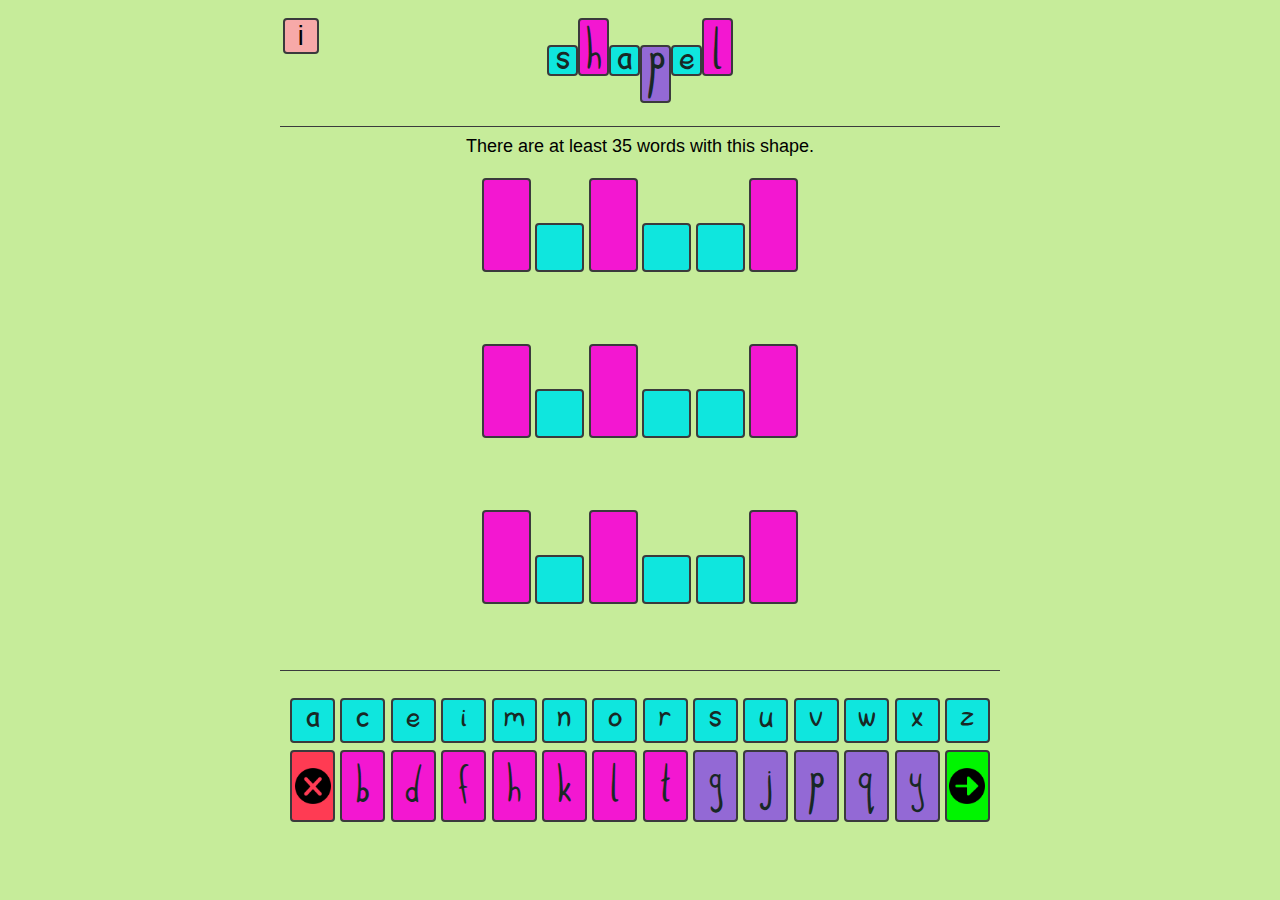
==== index.html @ eebecb9c "Shapel Prototype" ====
<!DOCTYPE html>
<html lang="en">
<head>
    <meta charset="UTF-8">
    <meta name="viewport" content="width=device-width, initial-scale=1.0">
    <title>shapel</title>

    <script type="module" src="js/main.js"></script>

    <link rel="stylesheet" href="css/styles.css"/>
    <link rel="stylesheet" href="https://cdnjs.cloudflare.com/ajax/libs/animate.css/4.1.1/animate.min.css"/>
</head>
<body>
    <div id="container">
        <div id="game">
            <header>
                <div class="info-container"><button id="info-button">i</button></div>
                <div class="title-container">
                    <div class="logo-small">s</div>
                    <div class="logo-high">h</div>
                    <div class="logo-small">a</div>
                    <div class="logo-low">p</div>
                    <div class="logo-small">e</div>
                    <div class="logo-high">l</div>
                </div>
            </header>
            
            <!-- Hidden rules box -->
            <div id="info-box" class="info-box">
                <div class="info-box-content">
                    <span class="close">&times;</span>
                    <h3>How to play shapel</h3>
                    <p>Guess a hidden word from its shape!</p>
                    <ul>
                        <li>The answer will be a <u>common Australian-English</u> word that is <u>not</u> a proper noun, acronym, or plural.</li>
                        <li>Only letters with the correct shape can go in a slot, e.g. <b style="background-color: rgb(243, 23, 209);">_b_</b> in a tall slot, <b style="background-color: rgb(147, 105, 213);">_y_</b> in 
                            a low slot and <b style="background-color: rgb(15, 230, 222);">_a_</b> in a small slot.</li>
                        <li>A guess doesn't need to be a real word.</li>
                        <li>Letters will change to <b style="background-color: rgb(255, 209, 102); border: 2px;">yellow</b> if they are <u>in the word</u> - sorry, no right-place clues here!</li>
                        <li>If you get the <b style="background-color: rgb(90, 255, 21);">correct word</b>, your score will go up: 4pts for 1 guess, 3pts for 2 guesses, 2pts for 3 guesses.</li>
                        <li>If you don't get the word, but you guessed something with all the right letters, you get 1 pity point.</li>
                        <li>The 'number of words with this shape' clue is an estimation based on our custom word-list, you might know more words than the number says!</li>
                        <li>There is a <b>new word</b> every day at midnight.</li>
                        <!-- <u>2pm Australian time</u> (GMT+11). -->
                    </ul>
                </div>
            </div>

            <div id="word-stats">There are x words with this shape.</div>

            <div id="board-container">
                <div id="board"></div>
            </div>
            
            <div id="replaceable-section">
                <div id="phone-kb" class="keyboard-container">
                    <div class="keyboard-row">
                        <button data-key="a">a</button>
                        <button data-key="c">c</button>
                        <button data-key="e">e</button>
                        <button data-key="i">i</button>
                        <button data-key="m">m</button>
                        <button data-key="n">n</button>
                        <button data-key="o">o</button>
                    </div>
                    <div class="keyboard-row">
                        <button data-key="r">r</button>
                        <button data-key="s">s</button>
                        <button data-key="u">u</button>
                        <button data-key="v">v</button>
                        <button data-key="w">w</button>
                        <button data-key="x">x</button>
                        <button data-key="z">z</button>
                    </div>
                    <div class="keyboard-row">
                        <button data-key="b">b</button>
                        <button data-key="d">d</button>
                        <button data-key="f">f</button>
                        <button data-key="h">h</button>
                        <button data-key="k">k</button>
                        <button data-key="l">l</button>
                        <button data-key="t">t</button>
                    </div>
                    <div class="keyboard-row">
                        <button data-key="del" class="delete-button"></button>
                        <button data-key="g">g</button>
                        <button data-key="j">j</button>
                        <button data-key="p">p</button>
                        <button data-key="q">q</button>
                        <button data-key="y">y</button>
                        <button data-key="enter" class="submit-button"></button>
                    </div>
                </div>
                <div id="desktop-kb" class="keyboard-container">
                    <div class="keyboard-row">
                        <button data-key="a">a</button>
                        <button data-key="c">c</button>
                        <button data-key="e">e</button>
                        <button data-key="i">i</button>
                        <button data-key="m">m</button>
                        <button data-key="n">n</button>
                        <button data-key="o">o</button>
                        <button data-key="r">r</button>
                        <button data-key="s">s</button>
                        <button data-key="u">u</button>
                        <button data-key="v">v</button>
                        <button data-key="w">w</button>
                        <button data-key="x">x</button>
                        <button data-key="z">z</button>
                    </div>
                    <div class="keyboard-row">
                        <button data-key="del" class="delete-button"></button>
                        <button data-key="b">b</button>
                        <button data-key="d">d</button>
                        <button data-key="f">f</button>
                        <button data-key="h">h</button>
                        <button data-key="k">k</button>
                        <button data-key="l">l</button>
                        <button data-key="t">t</button>
                        <button data-key="g">g</button>
                        <button data-key="j">j</button>
                        <button data-key="p">p</button>
                        <button data-key="q">q</button>
                        <button data-key="y">y</button>
                        <button data-key="enter" class="submit-button"></button>
                    </div>
                </div>
            </div>
        </div>
    </div>
</body>
</html>
---- css/styles.css ----
* {
    margin: 0;
    padding: 0;
    justify-content: center;
    text-align: center;
}

@font-face {
    font-family: shapel;
    src: url(Shapel1Longer-Regular.ttf);
}

html, body {
    height: 100%;
    font-family: "Lucida Sans", "Lucida Sans Regular", 'Lucida Grande', 
    'Lucida Sans Unicode', Geneva, Verdana, sans-serif;
    background-color: rgb(198, 236, 154);
}

#container {
    display: flex;
    height: 100vh;
}

#game {
    width: 100%;
    max-width: 45vh;
    height: 100%;
    flex-direction: column;
}

/* If the width is greater than the height (i.e. landscape). */
@media (min-width:100vh) {
    #game {max-width: 80vh}
}

header {
    margin-top: 2vh;
    height: 12vh;
    border-bottom: 1px solid rgb(58, 58, 60);
}

.title-container {
    display: flex;
    justify-content: center;
    width: 100%;
}

#board-container {
    display: flex;
    height: 44vh;
    justify-content: center;
    align-items: center;
    overflow: hidden;
    padding-top: 0vh;
    padding-bottom: 1vh;
}

#board, #results-grid {
    display: grid;
    grid-template-columns: repeat(6, 1fr);
    grid-row-gap: 2vh;
    grid-column-gap: 0.5vh;
    box-sizing: border-box;
}

/* If the width is greater than the height (i.e. landscape). */
@media (min-width:100vh) {
    #board-container {height: 55vh}
    #board {grid-row-gap: 3vh;}
}

#results {
    display: flex;
    height: 17vh;
    justify-content: top;
    align-items: top;
    overflow: hidden;
    border-top: 1px solid rgb(58, 58, 60);
    padding-top: 1vh;
}

#stats {
    display: grid;
    grid-template-columns: repeat(2, 1fr);
    height: 10vh;
    justify-content: top;
    align-items: top;
    overflow: hidden;
    width: 100%;
}

#controls {
    display: grid;
    grid-template-columns: repeat(2, 1fr);
    height: 5vh;
    text-align: center;
    align-items: top;
    overflow: hidden;
    width: 100%;
    padding-bottom: 3vh;
}

.stats div, .stats button {
    padding: 0vh;
}

.small, .high, .low, .logo-small, .logo-low, .logo-high {
    width: 4vh;
    height: 4vh;
    font-size: 7vh;
    color: rgb(24, 40, 37);
    border: 2px solid rgb(58, 58, 60);
    border-radius: 4px;
    text-transform: lowercase;
    font-family: shapel;
    line-height: 4.5vh;

    display: flex;
    justify-content: center;
    align-content: center;
}

.small, .logo-small {
    background-color: rgb(15, 230, 222);
    margin-top: 4vh;
    margin-bottom: 4vh;
}

.high, .logo-high {
    background-color: rgb(243, 23, 209);
    padding-top: 4vh;
    margin-bottom: 4vh;
}

.low, .logo-low {
    background-color: rgb(147, 105, 213);
    margin-top: 4vh;
    padding-bottom: 4vh;
}

/* If the width is greater than the height (i.e. landscape). */
@media (min-width:100vh) {
    .small, .high, .low {
        font-size: 8vh;
        line-height: 5.5vh;
        width: 5vh;
        height: 5vh;
    }

    .small {
        margin-top: 5vh;
        margin-bottom: 5vh;
    }
    .high {
        padding-top: 5vh;
        margin-bottom: 5vh;
    }
    .low {
        margin-top: 5vh;
        padding-bottom: 5vh;
    }
}

.logo-small, .logo-low, .logo-high {
    line-height: 3.5vh;
    width: 3vh;
    height: 3vh;
    font-size: 5vh;
}

.logo-small {
    margin-top: 3vh;
    margin-bottom: 3vh;
}

.logo-high {
    padding-top: 3vh;
    margin-bottom: 3vh;
}

.logo-low {
    margin-top: 3vh;
    padding-bottom: 3vh;
}

#phone-kb, #desktop-kb {
    border-top: 1px solid rgb(58, 58, 60);
    padding-top: 3vh;
    height: 20vh;
    position: relative;
}

#desktop-kb {
    display:none;
}
/* If the width is greater than the height (i.e. landscape). */
@media (min-width:100vh) {
    #desktop-kb {display:block}
    #phone-kb {display:none}
}

.keyboard-row {
    display: flex;
    justify-content: center;
    width: 100%;
    margin: 0 auto 0.8vh;
    touch-action: manipulation;
}

.keyboard-row button {
    font-family: shapel;
    font-size: 4.5vh;
    font-weight: 200;
    border: 2px solid rgb(58, 58, 60);
    cursor: pointer;
    text-transform: lowercase;
    margin-left: 0.3vh;
    margin-right: 0.3vh;
    border-radius: 4px;
    user-select: none;
}

.small-button {
    background-color: rgb(15, 230, 222);
    color: rgb(24, 40, 37);
    height: 5vh;
    width: 5vh;
    line-height: 0;
}

.high-button {
    background-color: rgb(243, 23, 209);
    color: rgb(24, 40, 37);
    height: 8vh;
    width: 5vh;
    padding-top: 1vh;
}

.low-button {
    background-color: rgb(147, 105, 213);
    color: rgb(24, 40, 37);
    height: 8vh;
    width: 5vh;
    padding-bottom: 1vh;
    line-height: 4vh;
}

.keyboard-row button.delete-button, .keyboard-row button.submit-button {
    margin-top: 0;
    height: 8vh;
    width: 5vh;
    background-size: 4vh;
    background-repeat: no-repeat;
    background-position: center center;
}

.keyboard-row button.delete-button {
    background-image: url(images/NewDelete.png);
    background-color: rgb(255, 59, 83);
}

.keyboard-row button.submit-button {
    background-image: url(images/NewSubmit.png);
    background-color: rgb(0, 245, 0);
}

button.post-game {
    background-color: rgb(247, 169, 168);
    display: block;
    border: 2px solid rgb(58, 58, 60);
    cursor: pointer;
    margin-left: 3vh;
    margin-right: 3vh;
    border-radius: 4px;
    user-select: none;
}

.game-stats {
    font-size: 2.5vh;
}

.info-container {
    position: absolute;
    float: right;
}

#info-button {
    background-color: rgb(247, 169, 168);
    /* font-family: shapel; */
    height: 4vh;
    width: 4vh;
    font-size: 3vh;
    font-weight: 200;
    font-style: bold;
    border: 2px solid rgb(58, 58, 60);
    cursor: pointer;
    text-transform: lowercase;
    padding-left: 0.3vh;
    padding-right: 0.3vh;
    margin-left: 0.3vh;
    margin-right: 0.3vh;
    margin-top: 0vh;
    border-radius: 4px;
    user-select: none;
    float: right;
}

.info-box {
    display: none; /* Hidden by default */
    position: fixed; /* Stay in place */
    z-index: 1; /* Sit on top */
    padding-top: 10vh; /* Location of the box */
    left: 0;
    top: 0;
    width: 100%; /* Full width */
    height: 100%; /* Full height */
    overflow: auto; /* Enable scroll if needed */
    background-color: rgb(0,0,0); /* Fallback color */
    background-color: rgba(0,0,0,0.4); /* Black w/ opacity */
}

.info-box-content {
    text-align: center;
    background-color: rgb(243, 218, 216);
    border-radius: 4px;
    max-width: min(80vh, 80vw);
    margin: auto; /* 5vh; */
    padding: 3vh;
    border: 1px solid #888;
    /* width: 80%; */
}

.info-box-content ul, .info-box-content li {
    list-style-position: outside;
    text-align: left;
    margin-top: min(2vh, 4vw);
    margin-bottom: min(1vh, 2vw);
    margin-left: min(1vh, 2vw);
}

.info-box-content h3, .info-box-content p {
    margin-bottom: min(2vh, 4vw);
}

.info-box-content li {
    font-size: min(2vh, 4vw);
}

.info-box-content h3 {
    font-size: min(3vh, 6vw);
}

.info-box-content p {
    font-size: min(2.5vh, 5vw);
}


/* The Close Button */
.close {
    color: #aaaaaa;
    float: right;
    font-size: 28px;
    font-weight: bold;
}

.close:hover,
.close:focus {
    color: #000;
    text-decoration: none;
    cursor: pointer;
}


#WrongPlace {
    background-color: rgb(255, 209, 102);
}

#RightPlace {
    background-color: rgb(255, 209, 102);
}

#NotInWord {
    background-color: rgb(205, 245, 165);
    color: rgb(190, 230, 150);
    border: rgb(190, 230, 150);
}

#word-stats {
    padding-top: 1vh;
    padding-bottom: 1vh;
    font-size: 2vh;
}

.spacer-half {
    flex-grow: 0;
    border: 0.2vh solid rgb(58, 58, 60);
    background-color: rgb(58, 58, 60);
    margin-right: 0.6vh;
}

/*
Colour ideas:
- lavender: 237, 227, 233
- vanilla: 238, 227, 171
- rose: 243, 218, 216
- coral: 224, 141, 121
- tangerine: 255, 147, 79
- orange: 24, 40, 37
- bright green: 90, 255, 21
- green: 43, 192, 22
- avocado: 68, 118, 4
- chamoisee (brown): 155, 126, 70
- onyx: 50, 55, 59
- navy: 27, 40, 69
- gunmetal: 24, 40, 37
*/
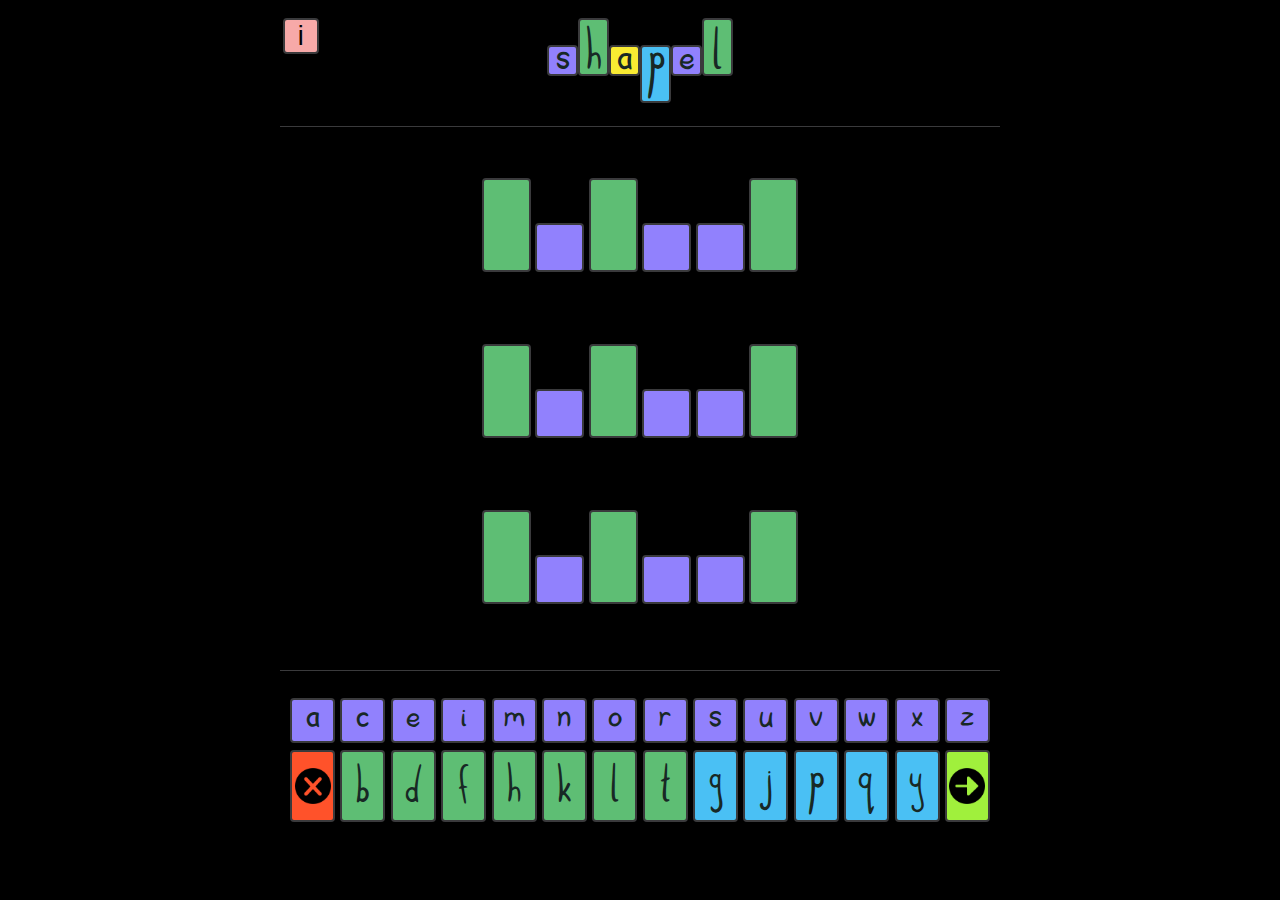
==== commit 0da9558a: "New colours, old font" ====
--- a/index.html
+++ b/index.html
@@ -18,7 +18,7 @@
                 <div class="title-container">
                     <div class="logo-small">s</div>
                     <div class="logo-high">h</div>
-                    <div class="logo-small">a</div>
+                    <div class="logo-small wrongPlaceCol">a</div>
                     <div class="logo-low">p</div>
                     <div class="logo-small">e</div>
                     <div class="logo-high">l</div>
@@ -33,11 +33,11 @@
                     <p>Guess a hidden word from its shape!</p>
                     <ul>
                         <li>The answer will be a <u>common Australian-English</u> word that is <u>not</u> a proper noun, acronym, or plural.</li>
-                        <li>Only letters with the correct shape can go in a slot, e.g. <b style="background-color: rgb(243, 23, 209);">_b_</b> in a tall slot, <b style="background-color: rgb(147, 105, 213);">_y_</b> in 
-                            a low slot and <b style="background-color: rgb(15, 230, 222);">_a_</b> in a small slot.</li>
+                        <li>Only letters with the correct shape can go in a slot, e.g. <b class="highCol">_b_</b> in a tall slot, <b class="lowCol">_y_</b> in 
+                            a low slot and <b class="smallCol">_a_</b> in a small slot.</li>
                         <li>A guess doesn't need to be a real word.</li>
-                        <li>Letters will change to <b style="background-color: rgb(255, 209, 102); border: 2px;">yellow</b> if they are <u>in the word</u> - sorry, no right-place clues here!</li>
-                        <li>If you get the <b style="background-color: rgb(90, 255, 21);">correct word</b>, your score will go up: 4pts for 1 guess, 3pts for 2 guesses, 2pts for 3 guesses.</li>
+                        <li>Letters will change to <b class="wrongPlaceCol">yellow</b> if they are <u>in the word</u> - sorry, no right-place clues here!</li>
+                        <li>If you get the <b class="answerCol">correct word</b>, your score will go up: 4pts for 1 guess, 3pts for 2 guesses, 2pts for 3 guesses.</li>
                         <li>If you don't get the word, but you guessed something with all the right letters, you get 1 pity point.</li>
                         <li>The 'number of words with this shape' clue is an estimation based on our custom word-list, you might know more words than the number says!</li>
                         <li>There is a <b>new word</b> every day at midnight.</li>
--- a/css/styles.css
+++ b/css/styles.css
@@ -5,8 +5,28 @@
     text-align: center;
 }
 
+:root {
+    --smallCol: #9181FD;
+    --highCol:  #5EBE74;
+    --lowCol: #4AC0F4;
+    --correctCol: #F9EB32;
+    --answerCol: #F9EB32;
+    --deleteCol: #FF522A;
+    --submitCol: #A0F03C;
+    --infoCol: #f7a9a8;
+    --infoBoxCol: #f3dad8;
+    --infoBoxCloseCol: #a3a3a3;
+    --infoBoxCloseHoverCol: #000000;
+    --backgroundCol: #000000;
+    --outlineCol: #3a3a3c;
+    --textCol: #182825;
+    --scoreTextCol: #e4f0ee;
+    --fontSizeMult: 1;
+}
+
 @font-face {
     font-family: shapel;
+    /*src: url(Avenir_Next.ttf);*/
     src: url(Shapel1Longer-Regular.ttf);
 }
 
@@ -14,7 +34,7 @@
     height: 100%;
     font-family: "Lucida Sans", "Lucida Sans Regular", 'Lucida Grande', 
     'Lucida Sans Unicode', Geneva, Verdana, sans-serif;
-    background-color: rgb(198, 236, 154);
+    background-color: var(--backgroundCol);
 }
 
 #container {
@@ -37,7 +57,7 @@
 header {
     margin-top: 2vh;
     height: 12vh;
-    border-bottom: 1px solid rgb(58, 58, 60);
+    border-bottom: 1px solid var(--outlineCol);
 }
 
 .title-container {
@@ -76,7 +96,7 @@
     justify-content: top;
     align-items: top;
     overflow: hidden;
-    border-top: 1px solid rgb(58, 58, 60);
+    border-top: 1px solid var(--outlineCol);
     padding-top: 1vh;
 }
 
@@ -108,13 +128,13 @@
 .small, .high, .low, .logo-small, .logo-low, .logo-high {
     width: 4vh;
     height: 4vh;
-    font-size: 7vh;
-    color: rgb(24, 40, 37);
-    border: 2px solid rgb(58, 58, 60);
+    font-size: calc(7vh * var(--fontSizeMult));
+    color: var(--textCol);
+    border: 2px solid var(--outlineCol);
     border-radius: 4px;
     text-transform: lowercase;
     font-family: shapel;
-    line-height: 4.5vh;
+    line-height: calc(4.5vh * var(--fontSizeMult));
 
     display: flex;
     justify-content: center;
@@ -122,19 +142,19 @@
 }
 
 .small, .logo-small {
-    background-color: rgb(15, 230, 222);
+    background-color: var(--smallCol);
     margin-top: 4vh;
     margin-bottom: 4vh;
 }
 
 .high, .logo-high {
-    background-color: rgb(243, 23, 209);
+    background-color: var(--highCol);
     padding-top: 4vh;
     margin-bottom: 4vh;
 }
 
 .low, .logo-low {
-    background-color: rgb(147, 105, 213);
+    background-color: var(--lowCol);
     margin-top: 4vh;
     padding-bottom: 4vh;
 }
@@ -142,7 +162,7 @@
 /* If the width is greater than the height (i.e. landscape). */
 @media (min-width:100vh) {
     .small, .high, .low {
-        font-size: 8vh;
+        font-size: calc(8vh * var(--fontSizeMult));
         line-height: 5.5vh;
         width: 5vh;
         height: 5vh;
@@ -166,7 +186,7 @@
     line-height: 3.5vh;
     width: 3vh;
     height: 3vh;
-    font-size: 5vh;
+    font-size: calc(5vh * var(--fontSizeMult));
 }
 
 .logo-small {
@@ -185,7 +205,7 @@
 }
 
 #phone-kb, #desktop-kb {
-    border-top: 1px solid rgb(58, 58, 60);
+    border-top: 1px solid var(--outlineCol);
     padding-top: 3vh;
     height: 20vh;
     position: relative;
@@ -210,9 +230,9 @@
 
 .keyboard-row button {
     font-family: shapel;
-    font-size: 4.5vh;
+    font-size: calc(4.5vh * var(--fontSizeMult));
     font-weight: 200;
-    border: 2px solid rgb(58, 58, 60);
+    border: 2px solid var(--outlineCol);
     cursor: pointer;
     text-transform: lowercase;
     margin-left: 0.3vh;
@@ -222,24 +242,24 @@
 }
 
 .small-button {
-    background-color: rgb(15, 230, 222);
-    color: rgb(24, 40, 37);
+    background-color: var(--smallCol);
+    color: var(--textCol);
     height: 5vh;
     width: 5vh;
     line-height: 0;
 }
 
 .high-button {
-    background-color: rgb(243, 23, 209);
-    color: rgb(24, 40, 37);
+    background-color: var(--highCol);
+    color: var(--textCol);
     height: 8vh;
     width: 5vh;
     padding-top: 1vh;
 }
 
 .low-button {
-    background-color: rgb(147, 105, 213);
-    color: rgb(24, 40, 37);
+    background-color: var(--lowCol);
+    color: var(--textCol);
     height: 8vh;
     width: 5vh;
     padding-bottom: 1vh;
@@ -257,18 +277,18 @@
 
 .keyboard-row button.delete-button {
     background-image: url(images/NewDelete.png);
-    background-color: rgb(255, 59, 83);
+    background-color: var(--deleteCol);
 }
 
 .keyboard-row button.submit-button {
     background-image: url(images/NewSubmit.png);
-    background-color: rgb(0, 245, 0);
+    background-color: var(--submitCol);
 }
 
 button.post-game {
-    background-color: rgb(247, 169, 168);
+    background-color: var(--infoCol);
     display: block;
-    border: 2px solid rgb(58, 58, 60);
+    border: 2px solid var(--outlineCol);
     cursor: pointer;
     margin-left: 3vh;
     margin-right: 3vh;
@@ -277,7 +297,8 @@
 }
 
 .game-stats {
-    font-size: 2.5vh;
+    font-size: calc(2.5vh * var(--fontSizeMult));
+    color: var(--scoreTextCol);
 }
 
 .info-container {
@@ -286,14 +307,14 @@
 }
 
 #info-button {
-    background-color: rgb(247, 169, 168);
+    background-color: var(--infoCol);
     /* font-family: shapel; */
     height: 4vh;
     width: 4vh;
-    font-size: 3vh;
+    font-size: calc(3vh * var(--fontSizeMult));
     font-weight: 200;
     font-style: bold;
-    border: 2px solid rgb(58, 58, 60);
+    border: 2px solid var(--outlineCol);
     cursor: pointer;
     text-transform: lowercase;
     padding-left: 0.3vh;
@@ -322,7 +343,7 @@
 
 .info-box-content {
     text-align: center;
-    background-color: rgb(243, 218, 216);
+    background-color: #f3dad8;
     border-radius: 4px;
     max-width: min(80vh, 80vw);
     margin: auto; /* 5vh; */
@@ -344,58 +365,81 @@
 }
 
 .info-box-content li {
-    font-size: min(2vh, 4vw);
+    font-size: min(calc(2vh * var(--fontSizeMult)), calc(4vw * var(--fontSizeMult)));
 }
 
 .info-box-content h3 {
-    font-size: min(3vh, 6vw);
+    font-size: min(calc(3vh * var(--fontSizeMult)), calc(6vw * var(--fontSizeMult)));
 }
 
 .info-box-content p {
-    font-size: min(2.5vh, 5vw);
+    font-size: min(calc(2.5vh * var(--fontSizeMult)), calc(5vw * var(--fontSizeMult)));
 }
 
 
 /* The Close Button */
 .close {
-    color: #aaaaaa;
+    color: var(--infoBoxCloseCol);
     float: right;
-    font-size: 28px;
+    font-size: 2vh;
     font-weight: bold;
 }
 
 .close:hover,
 .close:focus {
-    color: #000;
+    color: var(--infoBoxCloseHoverCol);
     text-decoration: none;
     cursor: pointer;
 }
 
+.wrongPlaceCol {
+    background-color: var(--correctCol);
+}
+
+.rightPlaceCol {
+    background-color: var(--correctCol);
+}
+
+.smallCol {
+    background-color: var(--smallCol);
+}
+
+.highCol {
+    background-color: var(--highCol);
+}
+
+.lowCol {
+    background-color: var(--lowCol);
+}
+
+.answerCol {
+    background-color: var(--correctCol);
+}
 
 #WrongPlace {
-    background-color: rgb(255, 209, 102);
+    background-color: var(--correctCol);
 }
 
 #RightPlace {
-    background-color: rgb(255, 209, 102);
+    background-color: var(--correctCol);
 }
 
 #NotInWord {
-    background-color: rgb(205, 245, 165);
-    color: rgb(190, 230, 150);
-    border: rgb(190, 230, 150);
+    background-color: var(--backgroundCol);
+    color: var(--backgroundCol);
+    border: var(--backgroundCol);
 }
 
 #word-stats {
     padding-top: 1vh;
     padding-bottom: 1vh;
-    font-size: 2vh;
+    font-size: calc(2vh * var(--fontSizeMult));;
 }
 
 .spacer-half {
     flex-grow: 0;
-    border: 0.2vh solid rgb(58, 58, 60);
-    background-color: rgb(58, 58, 60);
+    border: 0.2vh solid var(--outlineCol);
+    background-color: var(--outlineCol);
     margin-right: 0.6vh;
 }
 
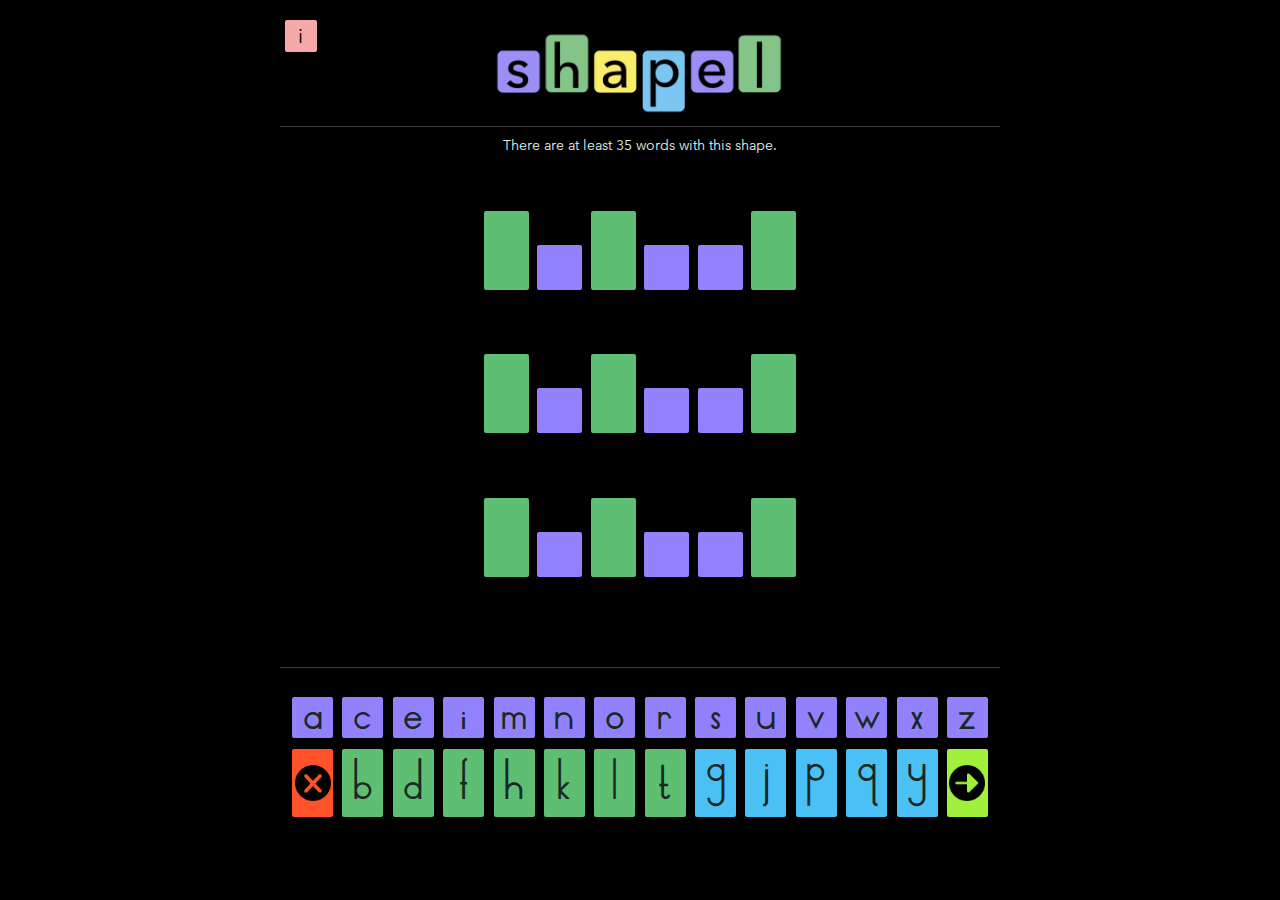
==== commit 721ab9c3: "Bold text, centered buttons, logo image" ====
--- a/index.html
+++ b/index.html
@@ -16,12 +16,15 @@
             <header>
                 <div class="info-container"><button id="info-button">i</button></div>
                 <div class="title-container">
+                    <img src="css/images/Logo.png" class="logo-image"></img>
+                    <!-- Hidden rules box
                     <div class="logo-small">s</div>
                     <div class="logo-high">h</div>
                     <div class="logo-small wrongPlaceCol">a</div>
                     <div class="logo-low">p</div>
                     <div class="logo-small">e</div>
                     <div class="logo-high">l</div>
+                    -->
                 </div>
             </header>
             
--- a/css/styles.css
+++ b/css/styles.css
@@ -1,8 +1,14 @@
+@font-face {
+    font-family: info;
+    src: url(Avenir_Next.ttf);
+}
+
 * {
     margin: 0;
     padding: 0;
     justify-content: center;
     text-align: center;
+    font-family: info;
 }
 
 :root {
@@ -10,7 +16,7 @@
     --highCol:  #5EBE74;
     --lowCol: #4AC0F4;
     --correctCol: #F9EB32;
-    --answerCol: #F9EB32;
+    --answerCol: #A0F03C;
     --deleteCol: #FF522A;
     --submitCol: #A0F03C;
     --infoCol: #f7a9a8;
@@ -18,16 +24,27 @@
     --infoBoxCloseCol: #a3a3a3;
     --infoBoxCloseHoverCol: #000000;
     --backgroundCol: #000000;
-    --outlineCol: #3a3a3c;
+    --lineCol: #3a3a3c;
+    --outlineCol: #000000;
     --textCol: #182825;
     --scoreTextCol: #e4f0ee;
-    --fontSizeMult: 1;
-}
-
+}
+
+/*Thin Lines and Curves font settings.*/
+:root {
+    --fontSizeMult: 0.75;
+    --lineHeightMult: 0.95;
+    --paddingMult: 0.75;
+}
 @font-face {
     font-family: shapel;
-    /*src: url(Avenir_Next.ttf);*/
-    src: url(Shapel1Longer-Regular.ttf);
+    font-weight: 600;
+    src: url(ThickLinesandCurves.otf);
+}
+@font-face {
+    font-family: shapel-buttons;
+    font-weight: 600;
+    src: url(ThickLinesAndCurves-Buttons.otf);
 }
 
 html, body {
@@ -57,7 +74,7 @@
 header {
     margin-top: 2vh;
     height: 12vh;
-    border-bottom: 1px solid var(--outlineCol);
+    border-bottom: 1px solid var(--lineCol);
 }
 
 .title-container {
@@ -96,7 +113,7 @@
     justify-content: top;
     align-items: top;
     overflow: hidden;
-    border-top: 1px solid var(--outlineCol);
+    border-top: 1px solid var(--lineCol);
     padding-top: 1vh;
 }
 
@@ -128,84 +145,94 @@
 .small, .high, .low, .logo-small, .logo-low, .logo-high {
     width: 4vh;
     height: 4vh;
-    font-size: calc(7vh * var(--fontSizeMult));
+    font-size: calc(6vh * var(--fontSizeMult));
     color: var(--textCol);
     border: 2px solid var(--outlineCol);
     border-radius: 4px;
     text-transform: lowercase;
     font-family: shapel;
-    line-height: calc(4.5vh * var(--fontSizeMult));
+    font-weight: 600;
+    line-height: calc(4.5vh * var(--lineHeightMult));
 
     display: flex;
     justify-content: center;
     align-content: center;
 }
 
-.small, .logo-small {
+.small {
     background-color: var(--smallCol);
-    margin-top: 4vh;
-    margin-bottom: 4vh;
-}
-
-.high, .logo-high {
+    margin-top: calc(4vh * var(--paddingMult));
+    margin-bottom: calc(4vh * var(--paddingMult));
+}
+
+.high {
     background-color: var(--highCol);
-    padding-top: 4vh;
-    margin-bottom: 4vh;
-}
-
-.low, .logo-low {
+    padding-top: calc(4vh * var(--paddingMult));
+    margin-bottom: calc(4vh * var(--paddingMult));
+}
+
+.low {
     background-color: var(--lowCol);
-    margin-top: 4vh;
-    padding-bottom: 4vh;
+    margin-top: calc(4vh * var(--paddingMult));
+    padding-bottom: calc(4vh * var(--paddingMult));
 }
 
 /* If the width is greater than the height (i.e. landscape). */
 @media (min-width:100vh) {
     .small, .high, .low {
         font-size: calc(8vh * var(--fontSizeMult));
-        line-height: 5.5vh;
+        line-height: calc(5.5vh * var(--lineHeightMult));
         width: 5vh;
         height: 5vh;
     }
 
     .small {
-        margin-top: 5vh;
-        margin-bottom: 5vh;
+        margin-top: calc(5vh * var(--paddingMult));
+        margin-bottom: calc(5vh * var(--paddingMult));
     }
     .high {
-        padding-top: 5vh;
-        margin-bottom: 5vh;
+        padding-top: calc(5vh * var(--paddingMult));
+        margin-bottom: calc(5vh * var(--paddingMult));
     }
     .low {
-        margin-top: 5vh;
-        padding-bottom: 5vh;
+        margin-top: calc(5vh * var(--paddingMult));
+        padding-bottom: calc(5vh * var(--paddingMult));
     }
 }
 
+.logo-image {
+    height: 12vh;
+    justify-content: center;
+    align-content: center;
+}
+
 .logo-small, .logo-low, .logo-high {
-    line-height: 3.5vh;
+    line-height: calc(3.5vh * var(--lineHeightMult));
     width: 3vh;
     height: 3vh;
-    font-size: calc(5vh * var(--fontSizeMult));
+    font-size: calc(5vh * var(--paddingMult));
 }
 
 .logo-small {
-    margin-top: 3vh;
-    margin-bottom: 3vh;
+    background-color: var(--smallCol);
+    margin-top: calc(3vh * var(--paddingMult));
+    margin-bottom: calc(3vh * var(--paddingMult));
 }
 
 .logo-high {
-    padding-top: 3vh;
-    margin-bottom: 3vh;
+    background-color: var(--highCol);
+    padding-top: calc(3vh * var(--paddingMult));
+    margin-bottom: calc(3vh * var(--paddingMult));
 }
 
 .logo-low {
-    margin-top: 3vh;
-    padding-bottom: 3vh;
+    background-color: var(--lowCol);
+    margin-top: calc(3vh * var(--paddingMult));
+    padding-bottom: calc(3vh * var(--paddingMult));
 }
 
 #phone-kb, #desktop-kb {
-    border-top: 1px solid var(--outlineCol);
+    border-top: 1px solid var(--lineCol);
     padding-top: 3vh;
     height: 20vh;
     position: relative;
@@ -229,9 +256,9 @@
 }
 
 .keyboard-row button {
-    font-family: shapel;
-    font-size: calc(4.5vh * var(--fontSizeMult));
-    font-weight: 200;
+    font-family: shapel-buttons;
+    font-size: calc(5.5vh * var(--fontSizeMult));
+    font-weight: 600;
     border: 2px solid var(--outlineCol);
     cursor: pointer;
     text-transform: lowercase;
@@ -263,7 +290,7 @@
     height: 8vh;
     width: 5vh;
     padding-bottom: 1vh;
-    line-height: 4vh;
+    line-height: calc(4vh * var(--lineHeightMult));
 }
 
 .keyboard-row button.delete-button, .keyboard-row button.submit-button {
@@ -308,11 +335,10 @@
 
 #info-button {
     background-color: var(--infoCol);
-    /* font-family: shapel; */
     height: 4vh;
     width: 4vh;
     font-size: calc(3vh * var(--fontSizeMult));
-    font-weight: 200;
+    font-weight: 400;
     font-style: bold;
     border: 2px solid var(--outlineCol);
     cursor: pointer;
@@ -413,7 +439,7 @@
 }
 
 .answerCol {
-    background-color: var(--correctCol);
+    background-color: var(--answerCol);
 }
 
 #WrongPlace {
@@ -434,6 +460,7 @@
     padding-top: 1vh;
     padding-bottom: 1vh;
     font-size: calc(2vh * var(--fontSizeMult));;
+    color: var(--scoreTextCol);
 }
 
 .spacer-half {
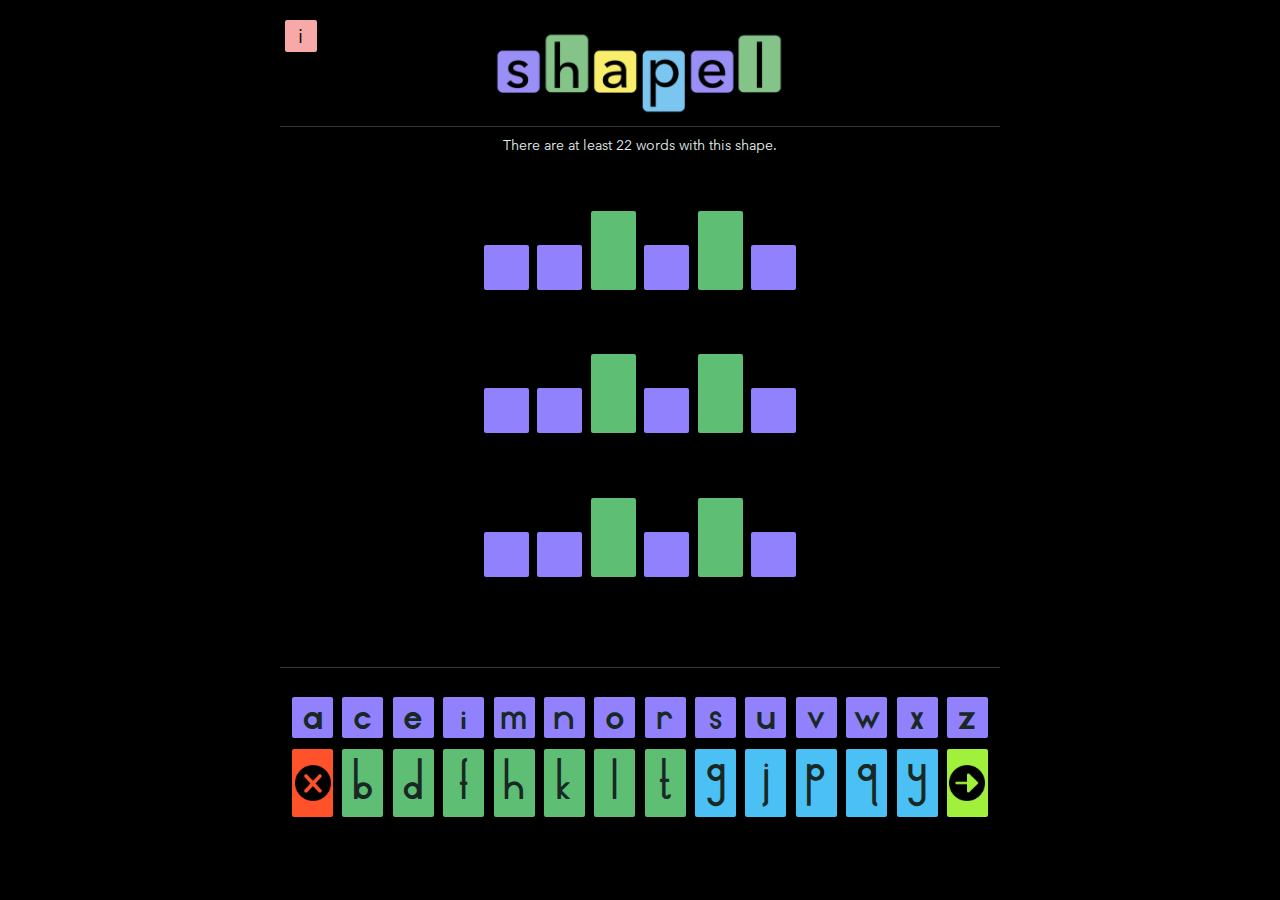
==== commit 73ba45dc: "Added icon" ====
--- a/index.html
+++ b/index.html
@@ -4,6 +4,7 @@
     <meta charset="UTF-8">
     <meta name="viewport" content="width=device-width, initial-scale=1.0">
     <title>shapel</title>
+    <link rel="icon" type="image/x-icon" href="/css/images/Icon.png">
 
     <script type="module" src="js/main.js"></script>
 
--- a/css/styles.css
+++ b/css/styles.css
@@ -42,9 +42,19 @@
     src: url(ThickLinesandCurves.otf);
 }
 @font-face {
+    font-family: shapel;
+    font-weight: 800;
+    src: url(ThickLinesandCurves-ExtraBold.otf);
+}
+@font-face {
     font-family: shapel-buttons;
     font-weight: 600;
-    src: url(ThickLinesAndCurves-Buttons.otf);
+    src: url(ThickLinesandCurvesButtons.otf);
+}
+@font-face {
+    font-family: shapel-buttons;
+    font-weight: 800;
+    src: url(ThickLinesandCurvesButtons-ExtraBold.otf);
 }
 
 html, body {
@@ -151,7 +161,7 @@
     border-radius: 4px;
     text-transform: lowercase;
     font-family: shapel;
-    font-weight: 600;
+    font-weight: 800;
     line-height: calc(4.5vh * var(--lineHeightMult));
 
     display: flex;
@@ -258,7 +268,7 @@
 .keyboard-row button {
     font-family: shapel-buttons;
     font-size: calc(5.5vh * var(--fontSizeMult));
-    font-weight: 600;
+    font-weight: 800;
     border: 2px solid var(--outlineCol);
     cursor: pointer;
     text-transform: lowercase;
@@ -442,6 +452,10 @@
     background-color: var(--answerCol);
 }
 
+.safariUpdater {
+    transform: scale(1.0000001);
+}
+
 #WrongPlace {
     background-color: var(--correctCol);
 }
